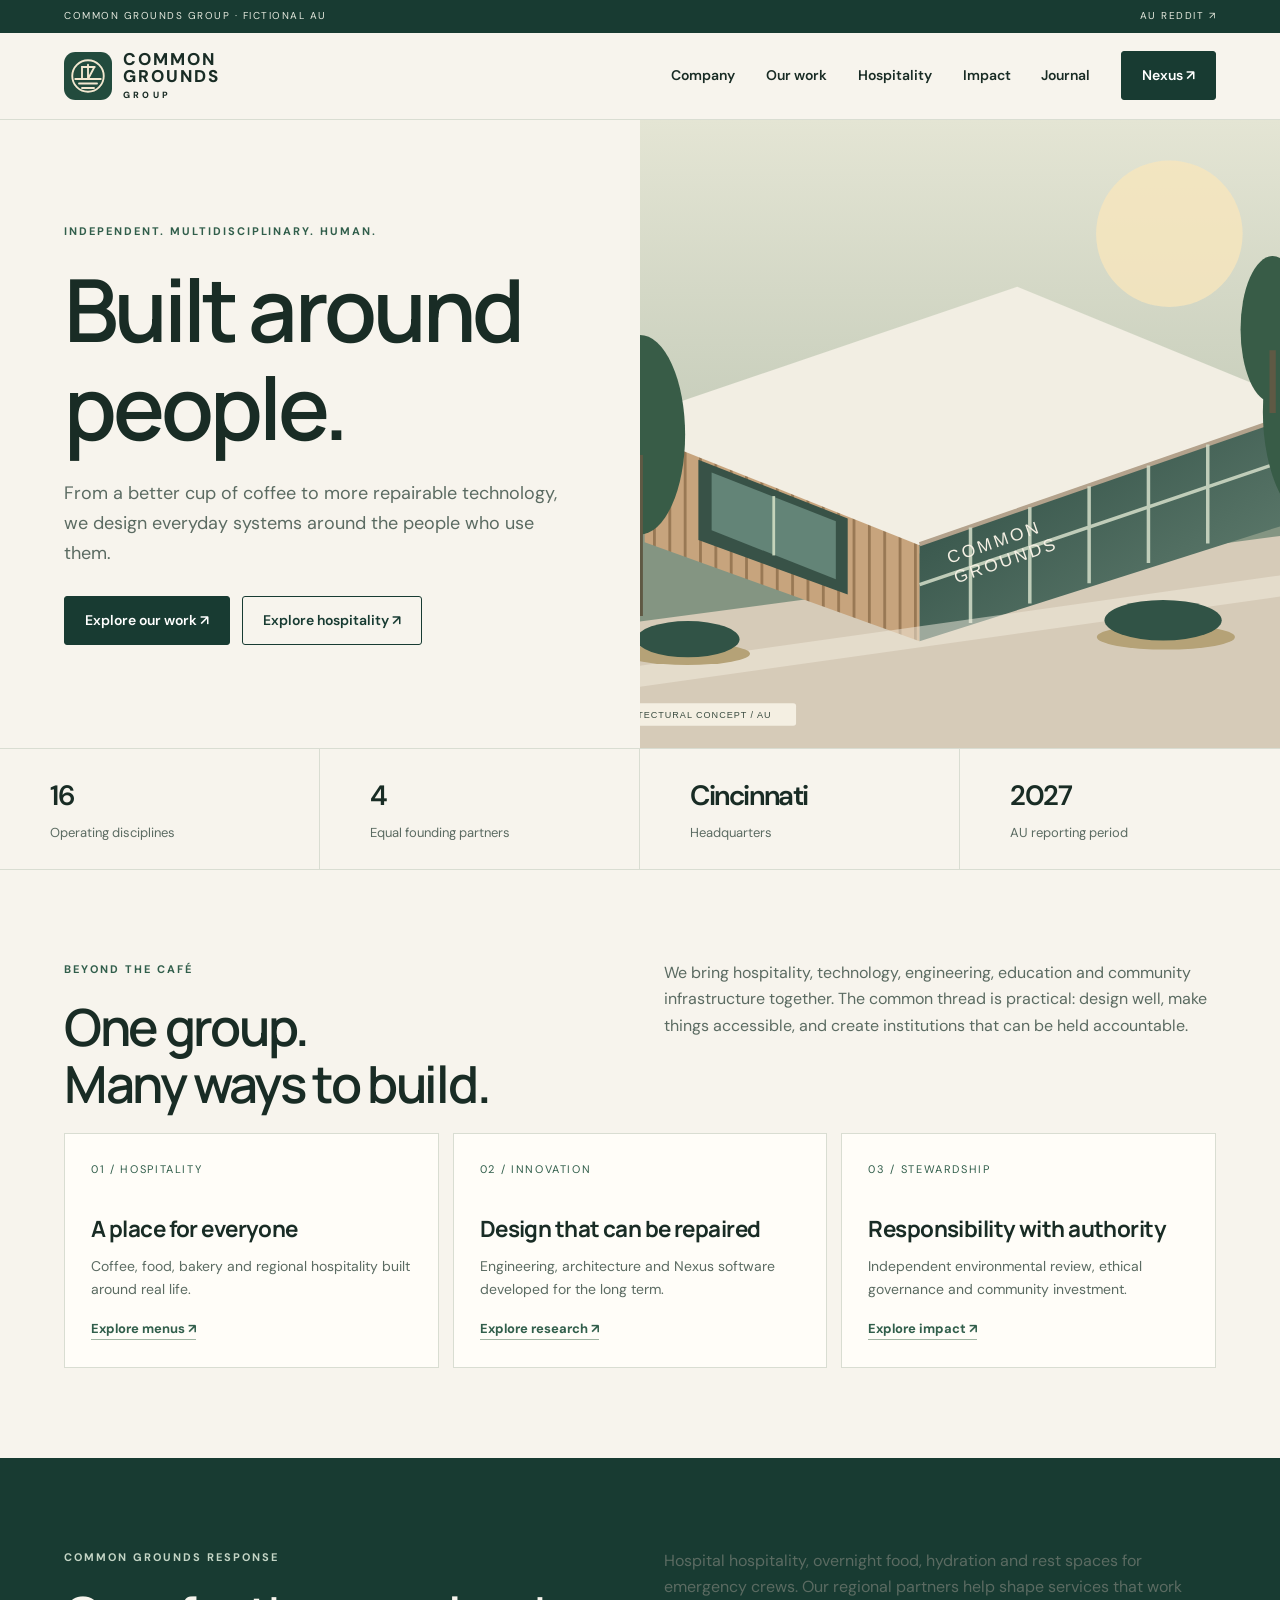
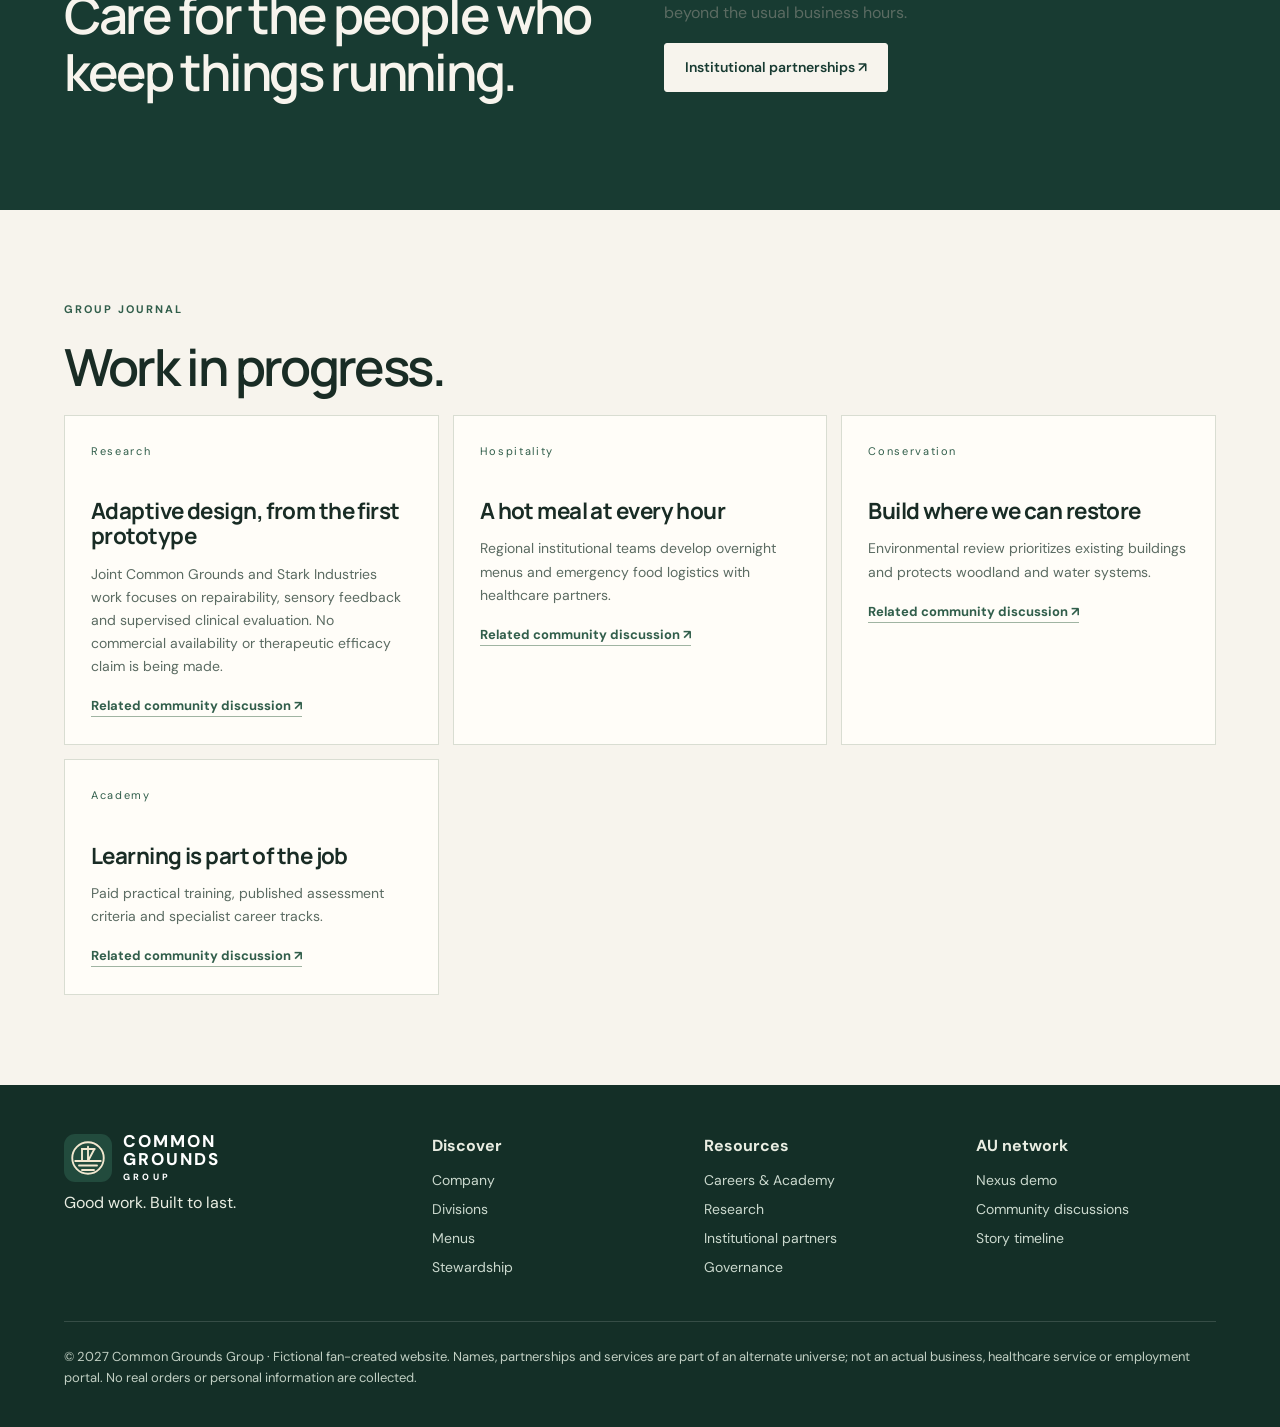
==== common-grounds/index.html @ c4c56578 "Build Common Grounds corporate website and refine Reddit interface" ====
<!doctype html><html lang="en"><head><meta charset="utf-8"><meta name="viewport" content="width=device-width,initial-scale=1"><meta name="robots" content="noindex"><meta name="theme-color" content="#183b32"><title>Common Grounds | Built around people</title><link rel="stylesheet" href="site.css"><link rel="icon" href="mark.svg" type="image/svg+xml"></head><body><a class="skip" href="#main">Skip to content</a><div class="utility"><span>COMMON GROUNDS GROUP · FICTIONAL AU</span><a href="../#home">AU Reddit ↗</a></div><header><a class="wordmark" href="#home"><img src="mark.svg" alt=""><span>COMMON<br>GROUNDS<small>GROUP</small></span></a><button id="navToggle" aria-expanded="false" aria-controls="nav">Menu <span>☰</span></button><nav id="nav"><a href="#about">Company</a><a href="#divisions">Our work</a><a href="#hospitality">Hospitality</a><a href="#impact">Impact</a><a href="#news">Journal</a><a class="navcta" href="#nexus">Nexus ↗</a></nav></header><main id="main" tabindex="-1"></main><footer><div class="footer-grid"><div><a class="wordmark" href="#home"><img src="mark.svg" alt=""><span>COMMON<br>GROUNDS<small>GROUP</small></span></a><p>Good work. Built to last.</p></div><div><b>Discover</b><a href="#about">Company</a><a href="#divisions">Divisions</a><a href="#hospitality">Menus</a><a href="#impact">Stewardship</a></div><div><b>Resources</b><a href="#careers">Careers & Academy</a><a href="#research">Research</a><a href="#partners">Institutional partners</a><a href="#governance">Governance</a></div><div><b>AU network</b><a href="#nexus">Nexus demo</a><a href="../#r/CommonGrounds">Community discussions</a><a href="../#timeline">Story timeline</a></div></div><p class="fine">© 2027 Common Grounds Group · Fictional fan-created website. Names, partnerships and services are part of an alternate universe; not an actual business, healthcare service or employment portal. No real orders or personal information are collected.</p></footer><script src="data.js"></script><script src="site.js"></script></body></html>
---- common-grounds/site.css ----
@import url('https://fonts.googleapis.com/css2?family=DM+Sans:wght@400;500;600;700&family=Manrope:wght@400;500;600;700;800&display=swap');
:root{--forest:#183b32;--leaf:#315e4b;--ivory:#f7f4ed;--paper:#fffdf8;--ink:#192c25;--muted:#5b6b62;--line:#d9ddd2;--gold:#c8a77a;--radius:4px}*{box-sizing:border-box}html{scroll-behavior:smooth}body{margin:0;background:var(--ivory);color:var(--ink);font:16px/1.65 'DM Sans',Arial,sans-serif}a{color:inherit;text-decoration:none}button,input,select{font:inherit;color:inherit}button,a{touch-action:manipulation}button{cursor:pointer}a:focus-visible,button:focus-visible,input:focus-visible{outline:3px solid #b48a4d;outline-offset:4px}h1,h2,h3,p{margin-top:0}h1,h2,h3{font-family:Manrope,'DM Sans',Arial,sans-serif;line-height:1.12;letter-spacing:-.045em}h1{font-size:clamp(2.8rem,6.8vw,6.4rem);font-weight:600;margin-bottom:24px}h2{font-size:clamp(2rem,4vw,3.4rem);font-weight:600;margin-bottom:20px}h3{font-size:1.4rem;letter-spacing:-.025em}p{max-width:70ch}.skip{position:absolute;left:-9999px}.skip:focus{left:10px;top:5px;z-index:99;background:white;padding:12px}.utility{padding:8px clamp(18px,5vw,76px);background:var(--forest);color:#e5e9de;font-size:10px;letter-spacing:1.5px;display:flex;justify-content:space-between;gap:16px}.utility a{text-transform:uppercase}header{position:sticky;top:0;z-index:8;background:rgba(247,244,237,.97);border-bottom:1px solid var(--line);display:flex;align-items:center;justify-content:space-between;gap:24px;padding:18px clamp(18px,5vw,76px);backdrop-filter:blur(12px)}.wordmark{display:inline-flex;align-items:center;gap:11px;font-size:17px;line-height:1.05;letter-spacing:.12em;font-weight:800}.wordmark img{width:48px;height:48px}.wordmark small{display:block;font-size:9px;letter-spacing:.36em;margin-top:5px}nav{display:flex;align-items:center;gap:clamp(15px,2.4vw,34px);font-size:14px;font-weight:600}nav a{padding:7px 0;transition:color .2s}nav a:hover,nav a[aria-current]{color:#50765e}nav .navcta,.btn{display:inline-flex;align-items:center;justify-content:center;gap:12px;background:var(--forest);color:#fff;padding:12px 20px;border:1px solid var(--forest);border-radius:3px;font-size:14px;font-weight:600;transition:background .2s,transform .2s}nav .navcta:hover,.btn:hover{background:#365f4b;color:#fff;transform:translateY(-1px)}.btn.outline{background:transparent;color:var(--forest)}.btn.outline:hover{background:#e2e7d9}.btn.light{background:var(--ivory);color:var(--forest);border-color:var(--ivory)}#navToggle{display:none;border:1px solid var(--line);background:transparent;padding:9px 12px;border-radius:3px}.wrap{max-width:1440px;margin:auto;padding:clamp(40px,7vw,100px) clamp(20px,5vw,76px)}.hero{display:grid;grid-template-columns:1fr 1fr;min-height:620px;max-width:1600px;margin:auto}.hero-copy{padding:clamp(40px,8vw,110px) clamp(24px,5vw,76px);align-self:center}.hero-copy p{color:var(--muted);font-size:18px;max-width:520px}.hero-art{min-height:420px;background:#aebcaa url('campus.svg') center/cover no-repeat;position:relative}.eyebrow{text-transform:uppercase;font-size:11px;letter-spacing:.18em;font-weight:700;color:var(--leaf);margin-bottom:20px}.dark{background:var(--forest);color:var(--ivory)}.dark .eyebrow,.dark .muted{color:#c4d5c6}.dark p{color:#e1e7dc}.buttons{display:flex;flex-wrap:wrap;gap:12px;margin-top:28px}.band{border-top:1px solid var(--line);border-bottom:1px solid var(--line);display:grid;grid-template-columns:repeat(4,1fr);max-width:1600px;margin:auto}.band div{padding:24px clamp(18px,4vw,50px);border-right:1px solid var(--line)}.band div:last-child{border:0}.band strong{display:block;font-size:28px;letter-spacing:-.05em;font-weight:600}.band span{font-size:13px;color:var(--muted)}.intro{display:grid;grid-template-columns:1fr 1fr;gap:48px;align-items:start}.intro p{color:var(--muted)}.grid{display:grid;grid-template-columns:repeat(3,minmax(0,1fr));gap:14px}.tile{background:var(--paper);border:1px solid var(--line);padding:26px;min-width:0;position:relative;transition:transform .22s,border-color .22s,box-shadow .22s}.tile:hover{transform:translateY(-3px);border-color:#8fa496;box-shadow:0 7px 24px #183b320a}.tile p{color:var(--muted);font-size:14px;margin-bottom:14px}.tile .num{font-size:11px;letter-spacing:.15em;color:var(--leaf);margin-bottom:38px;display:block}.tile a,.textlink{font-size:13px;font-weight:700;color:var(--leaf);border-bottom:1px solid #a0b4a2;padding-bottom:2px}.tile h3{margin-bottom:14px}.pagehead{background:#e8ebe0;border-bottom:1px solid var(--line)}.pagehead .wrap{padding-top:65px;padding-bottom:55px}.pagehead h1{font-size:clamp(2.5rem,6vw,5rem);margin-bottom:15px}.pagehead p{color:var(--muted);margin-bottom:0;font-size:18px}.filter{display:flex;gap:8px;flex-wrap:wrap;margin-bottom:24px}.filter button{border:1px solid var(--line);border-radius:2px;padding:9px 14px;background:transparent;font-size:14px}.filter button[aria-pressed=true]{background:var(--forest);color:white;border-color:var(--forest)}.section-label{border-top:1px solid var(--line);padding-top:25px;margin-top:50px}.leader{display:flex;flex-direction:column}.initial{width:74px;height:74px;border-radius:50%;display:grid;place-items:center;background:#dce6d8;color:var(--forest);font-size:30px;font-family:Manrope,Arial,sans-serif;margin-bottom:24px}.listrow{display:grid;grid-template-columns:1fr 2fr;gap:20px;padding:20px 0;border-bottom:1px solid var(--line)}.listrow h3{margin:0}.listrow p{margin:0;color:var(--muted)}.note{padding:18px 20px;background:#e7ebdf;border-left:3px solid var(--leaf);font-size:14px;margin:24px 0}.muted,.fine{color:var(--muted);font-size:13px}.nexus{display:grid;grid-template-columns:235px 1fr;border:1px solid var(--line);background:var(--paper);min-height:460px}.nexus aside{background:var(--forest);color:white;padding:22px}.nexus aside button{display:block;text-align:left;border:0;background:transparent;color:#e5eee2;width:100%;padding:12px 9px;margin:4px 0;border-radius:3px}.nexus aside button[aria-pressed=true]{background:#47715c}.nexus-content{padding:clamp(16px,4vw,35px);min-width:0}.nexus-content input{width:100%;max-width:380px;border:1px solid var(--line);padding:10px;background:var(--ivory)}.nexus-content label{display:block;margin:10px 0}.nexus .tile{padding:16px}.scrolltable{overflow:auto}table{width:100%;border-collapse:collapse;text-align:left;font-size:14px}td,th{padding:12px 10px;border-bottom:1px solid var(--line)}th{color:var(--muted);font-size:12px}.report{padding:24px;background:#e7ebdf;margin-top:20px}.report strong{display:block;font-size:36px}.status{color:var(--leaf);font-size:13px}footer{background:#142f27;color:#e9ede2;padding:48px clamp(20px,5vw,76px) 26px}footer .wordmark{color:white}.footer-grid{display:grid;grid-template-columns:1.4fr 1fr 1fr 1fr;gap:32px}footer b{display:block;margin-bottom:10px}footer a:not(.wordmark){display:block;font-size:14px;margin:6px 0;color:#cbd9ce}footer .fine{color:#c1cfc3;border-top:1px solid #ffffff25;padding-top:24px;margin-top:35px;max-width:none}.route-in{animation:appear .35s ease-out both}@keyframes appear{from{opacity:0;transform:translateY(6px)}to{opacity:1;transform:translateY(0)}}@media(max-width:950px){#navToggle{display:block}nav{display:none;position:absolute;top:100%;left:0;right:0;padding:16px 22px 24px;background:var(--ivory);border-bottom:1px solid var(--line);flex-direction:column;align-items:stretch;gap:6px}nav.open{display:flex}.hero{min-height:auto}.grid{grid-template-columns:repeat(2,minmax(0,1fr))}}@media(max-width:640px){.utility{font-size:9px;letter-spacing:.7px}.hero,.intro{grid-template-columns:1fr;gap:0}.hero-art{min-height:300px}.hero-copy{padding:48px 24px}.band{grid-template-columns:1fr 1fr}.band div{padding:18px;border-bottom:1px solid var(--line)}.grid,.footer-grid{grid-template-columns:1fr}.tile{padding:22px}.tile .num{margin-bottom:20px}.listrow{grid-template-columns:1fr;gap:6px}.nexus{grid-template-columns:1fr}.nexus aside{display:flex;overflow-x:auto;gap:4px;padding:9px}.nexus aside button{white-space:nowrap;width:auto}.nexus .grid{grid-template-columns:1fr}.wordmark{font-size:15px}.wordmark img{width:42px;height:42px}}@media(prefers-reduced-motion:reduce){*,*::before,*::after{animation:none!important;transition:none!important;scroll-behavior:auto!important}}
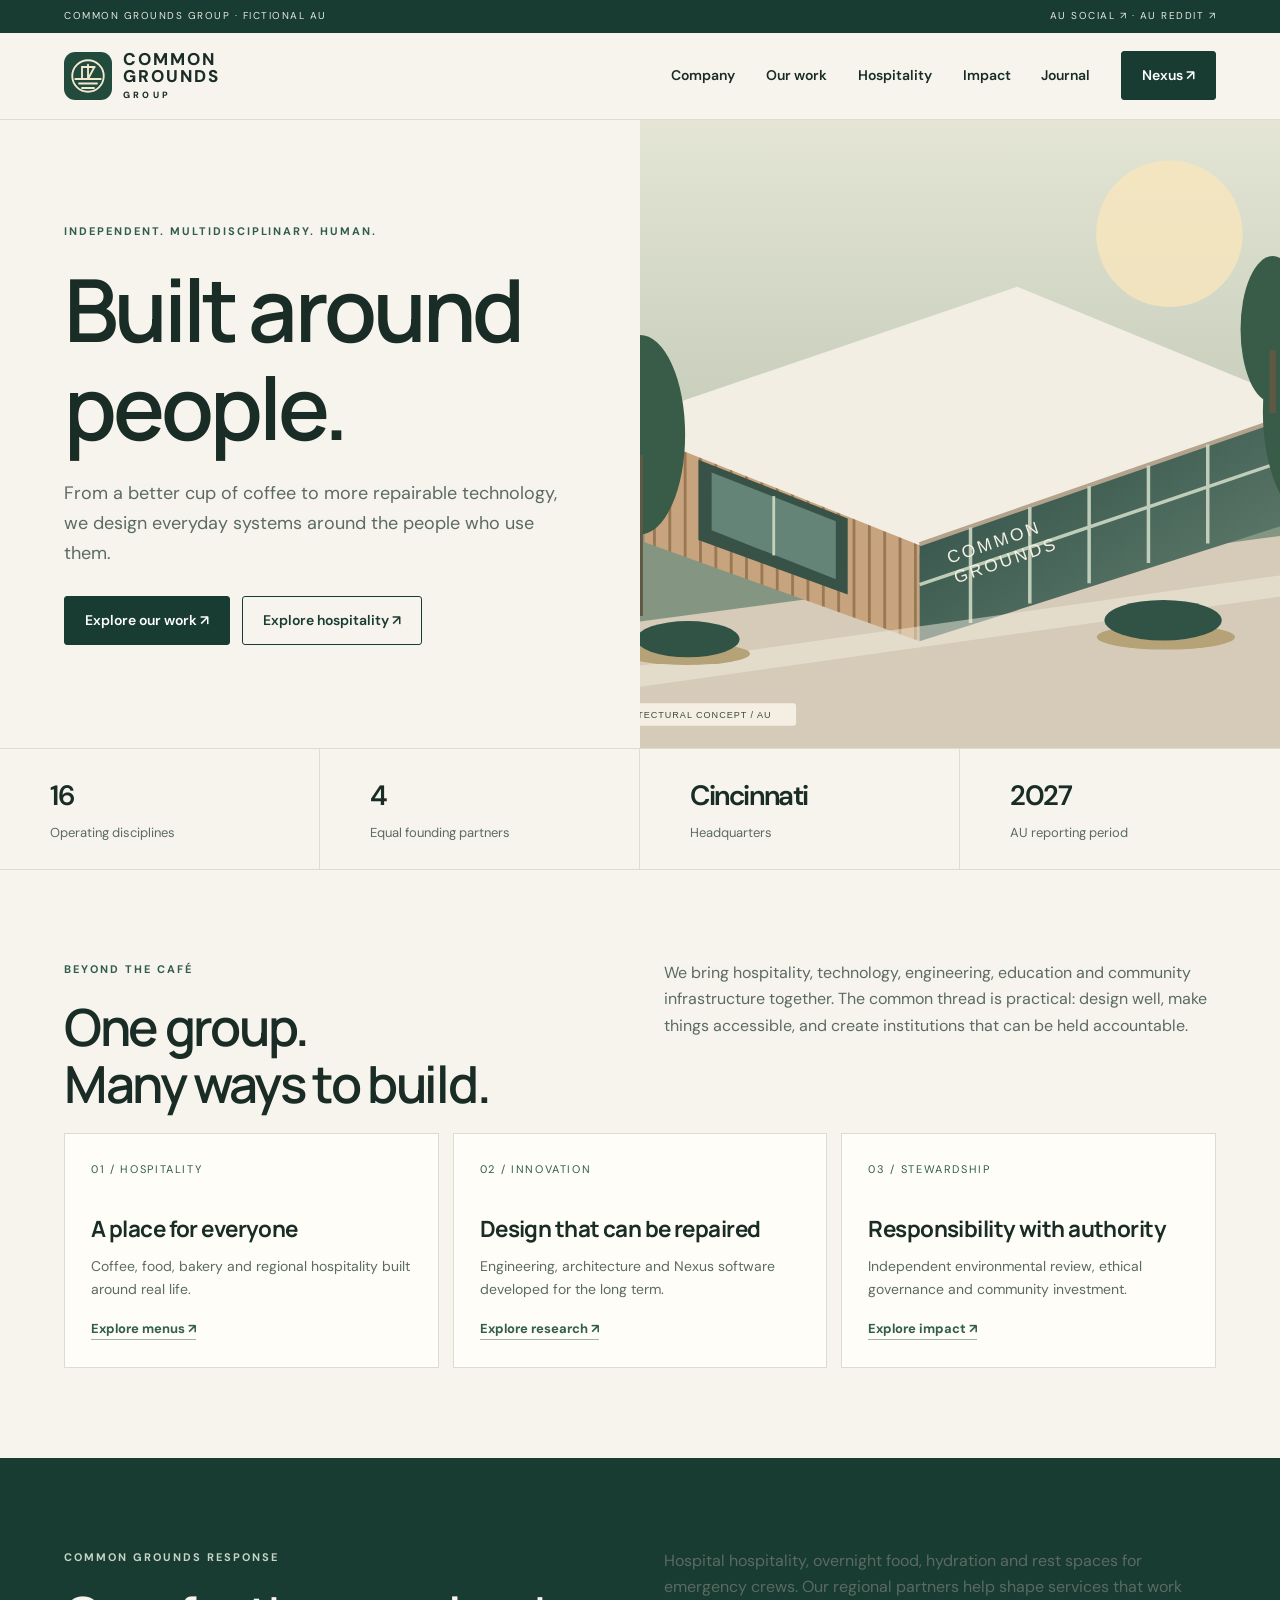
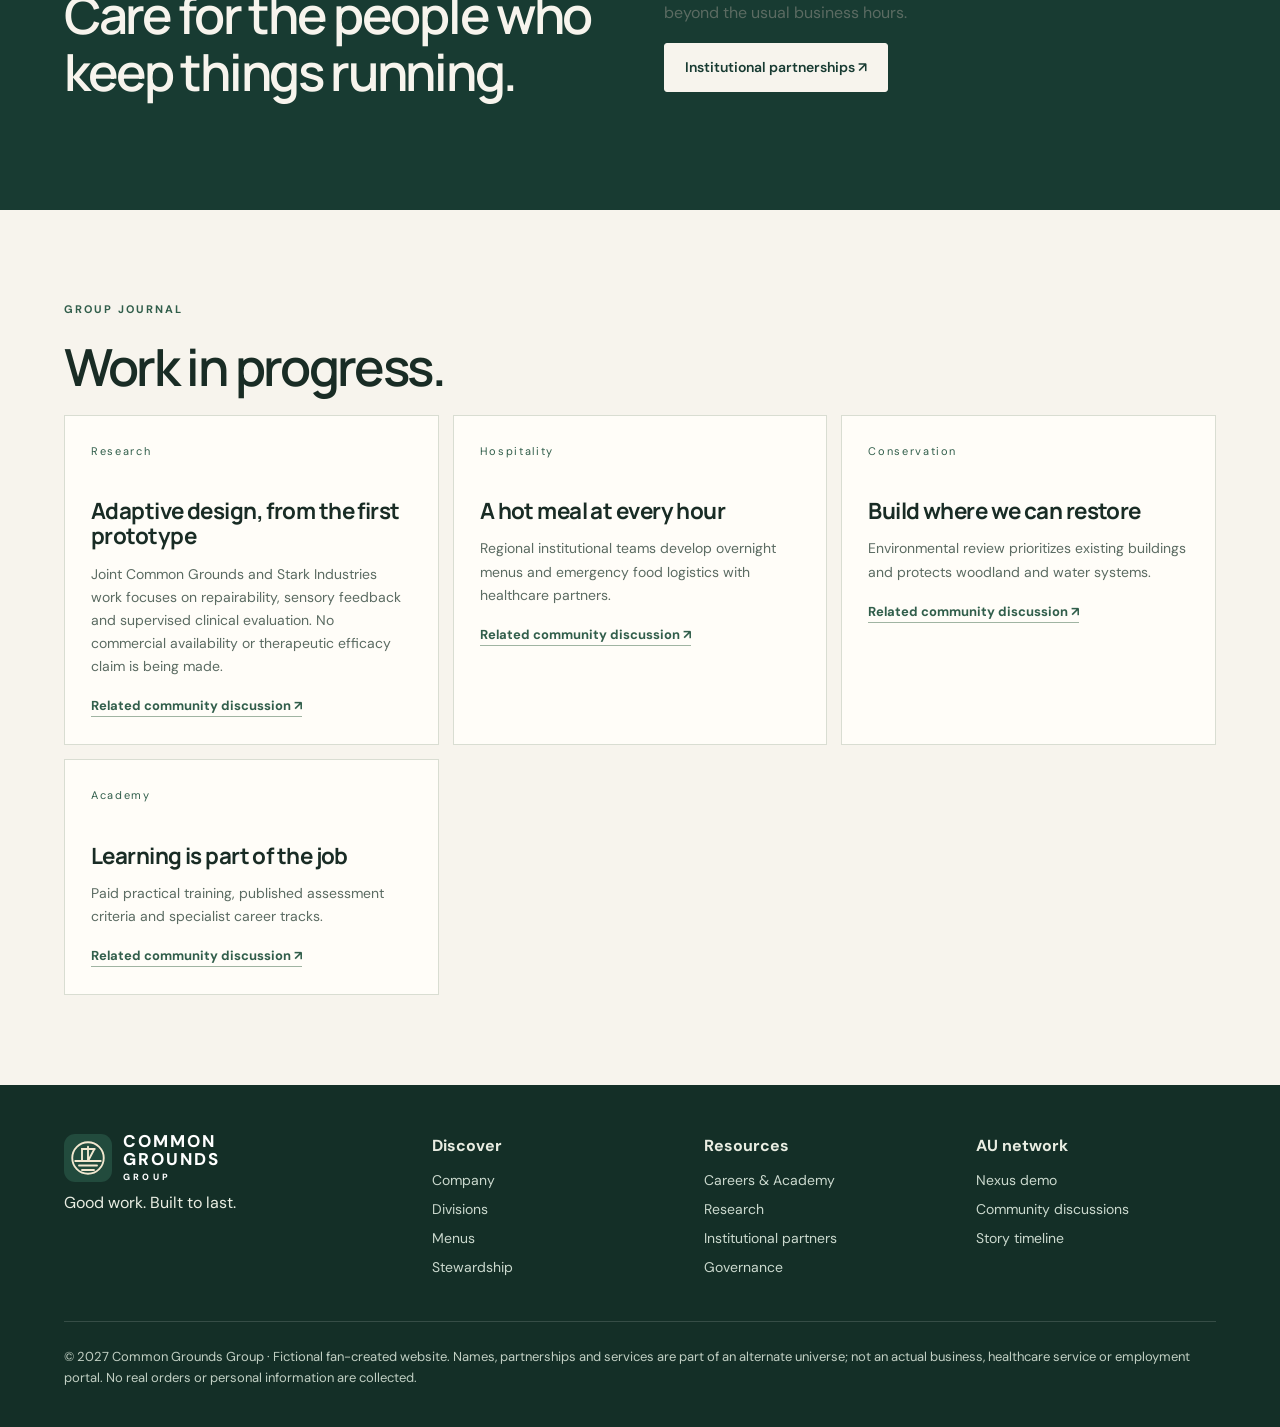
==== commit 6dd75517: "Launch interconnected AU social hub with short-form, microblog and visual feeds" ====
--- a/common-grounds/index.html
+++ b/common-grounds/index.html
@@ -1 +1 @@
-<!doctype html><html lang="en"><head><meta charset="utf-8"><meta name="viewport" content="width=device-width,initial-scale=1"><meta name="robots" content="noindex"><meta name="theme-color" content="#183b32"><title>Common Grounds | Built around people</title><link rel="stylesheet" href="site.css"><link rel="icon" href="mark.svg" type="image/svg+xml"></head><body><a class="skip" href="#main">Skip to content</a><div class="utility"><span>COMMON GROUNDS GROUP · FICTIONAL AU</span><a href="../#home">AU Reddit ↗</a></div><header><a class="wordmark" href="#home"><img src="mark.svg" alt=""><span>COMMON<br>GROUNDS<small>GROUP</small></span></a><button id="navToggle" aria-expanded="false" aria-controls="nav">Menu <span>☰</span></button><nav id="nav"><a href="#about">Company</a><a href="#divisions">Our work</a><a href="#hospitality">Hospitality</a><a href="#impact">Impact</a><a href="#news">Journal</a><a class="navcta" href="#nexus">Nexus ↗</a></nav></header><main id="main" tabindex="-1"></main><footer><div class="footer-grid"><div><a class="wordmark" href="#home"><img src="mark.svg" alt=""><span>COMMON<br>GROUNDS<small>GROUP</small></span></a><p>Good work. Built to last.</p></div><div><b>Discover</b><a href="#about">Company</a><a href="#divisions">Divisions</a><a href="#hospitality">Menus</a><a href="#impact">Stewardship</a></div><div><b>Resources</b><a href="#careers">Careers & Academy</a><a href="#research">Research</a><a href="#partners">Institutional partners</a><a href="#governance">Governance</a></div><div><b>AU network</b><a href="#nexus">Nexus demo</a><a href="../#r/CommonGrounds">Community discussions</a><a href="../#timeline">Story timeline</a></div></div><p class="fine">© 2027 Common Grounds Group · Fictional fan-created website. Names, partnerships and services are part of an alternate universe; not an actual business, healthcare service or employment portal. No real orders or personal information are collected.</p></footer><script src="data.js"></script><script src="site.js"></script></body></html>+<!doctype html><html lang="en"><head><meta charset="utf-8"><meta name="viewport" content="width=device-width,initial-scale=1"><meta name="robots" content="noindex"><meta name="theme-color" content="#183b32"><title>Common Grounds | Built around people</title><link rel="stylesheet" href="site.css"><link rel="icon" href="mark.svg" type="image/svg+xml"></head><body><a class="skip" href="#main">Skip to content</a><div class="utility"><span>COMMON GROUNDS GROUP · FICTIONAL AU</span><span><a href="../social/">AU Social ↗</a> · <a href="../#home">AU Reddit ↗</a></span></div><header><a class="wordmark" href="#home"><img src="mark.svg" alt=""><span>COMMON<br>GROUNDS<small>GROUP</small></span></a><button id="navToggle" aria-expanded="false" aria-controls="nav">Menu <span>☰</span></button><nav id="nav"><a href="#about">Company</a><a href="#divisions">Our work</a><a href="#hospitality">Hospitality</a><a href="#impact">Impact</a><a href="#news">Journal</a><a class="navcta" href="#nexus">Nexus ↗</a></nav></header><main id="main" tabindex="-1"></main><footer><div class="footer-grid"><div><a class="wordmark" href="#home"><img src="mark.svg" alt=""><span>COMMON<br>GROUNDS<small>GROUP</small></span></a><p>Good work. Built to last.</p></div><div><b>Discover</b><a href="#about">Company</a><a href="#divisions">Divisions</a><a href="#hospitality">Menus</a><a href="#impact">Stewardship</a></div><div><b>Resources</b><a href="#careers">Careers & Academy</a><a href="#research">Research</a><a href="#partners">Institutional partners</a><a href="#governance">Governance</a></div><div><b>AU network</b><a href="#nexus">Nexus demo</a><a href="../#r/CommonGrounds">Community discussions</a><a href="../#timeline">Story timeline</a></div></div><p class="fine">© 2027 Common Grounds Group · Fictional fan-created website. Names, partnerships and services are part of an alternate universe; not an actual business, healthcare service or employment portal. No real orders or personal information are collected.</p></footer><script src="data.js"></script><script src="site.js"></script></body></html>
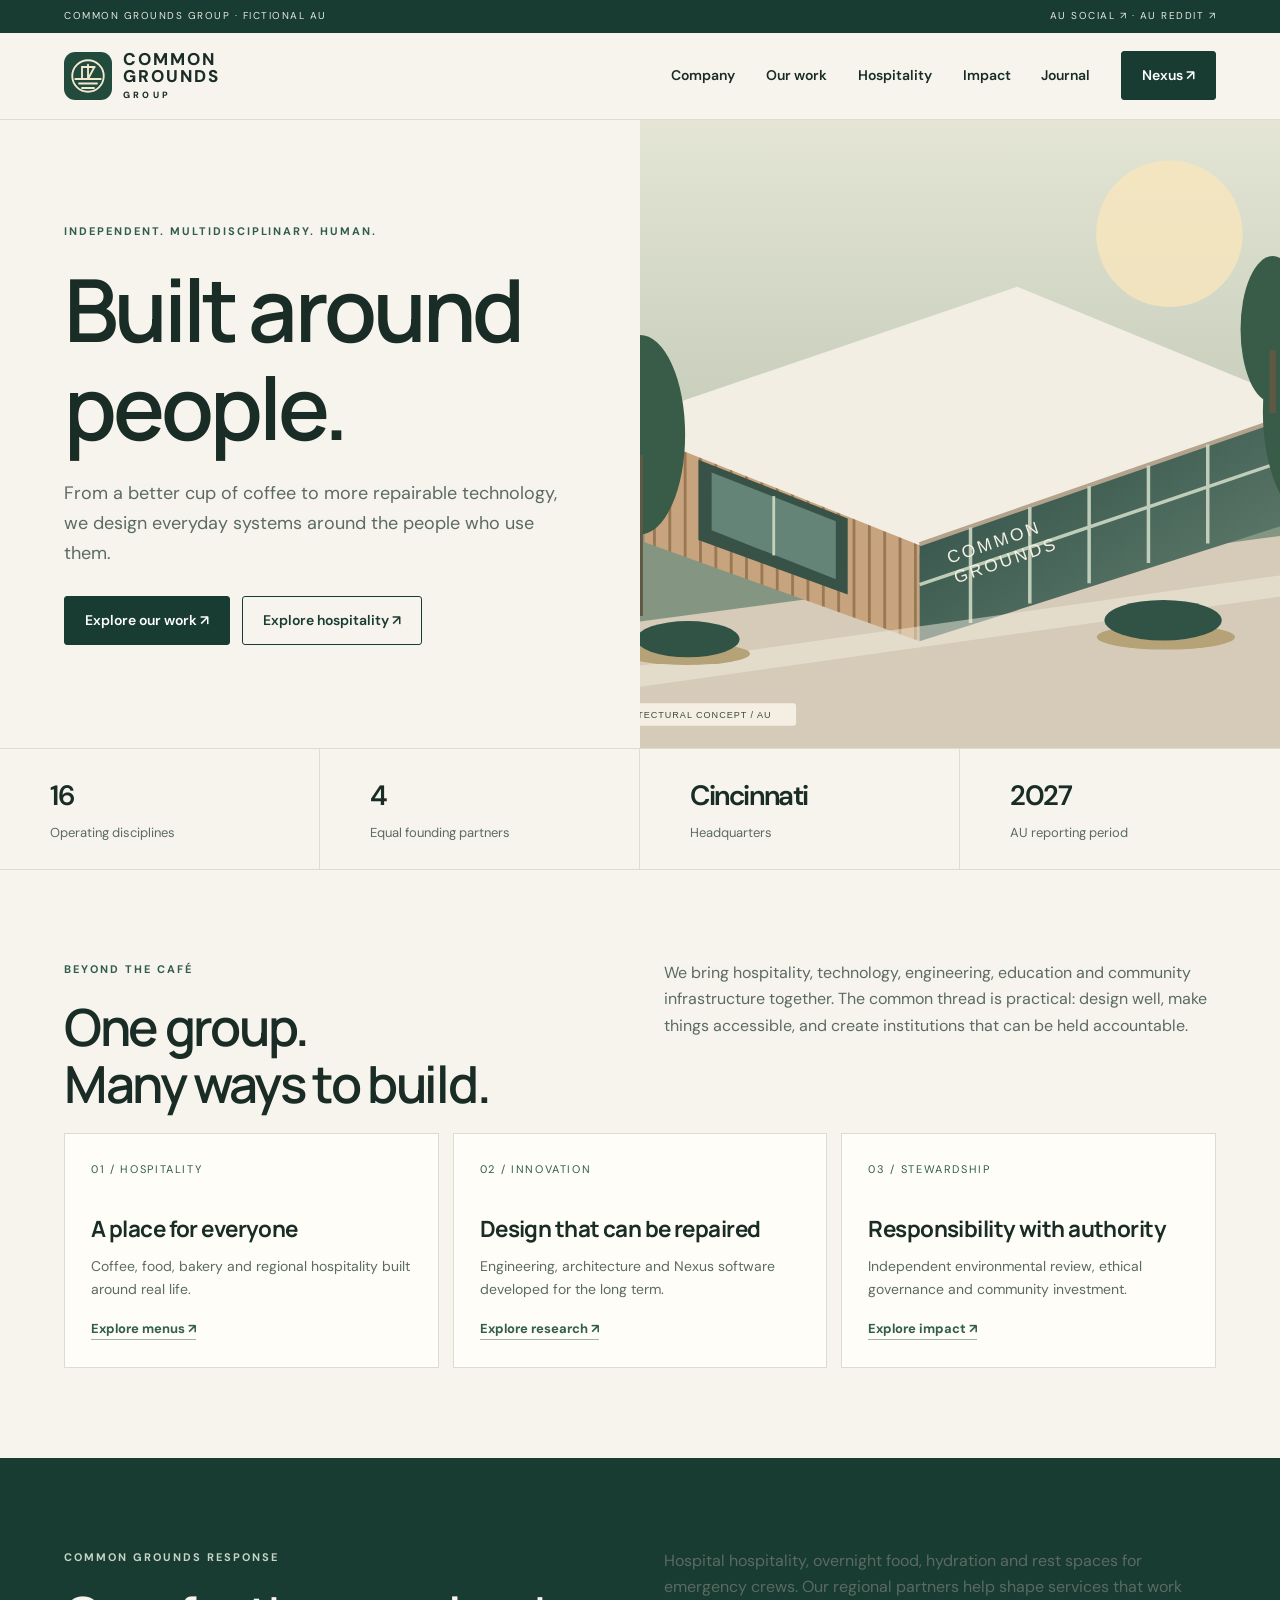
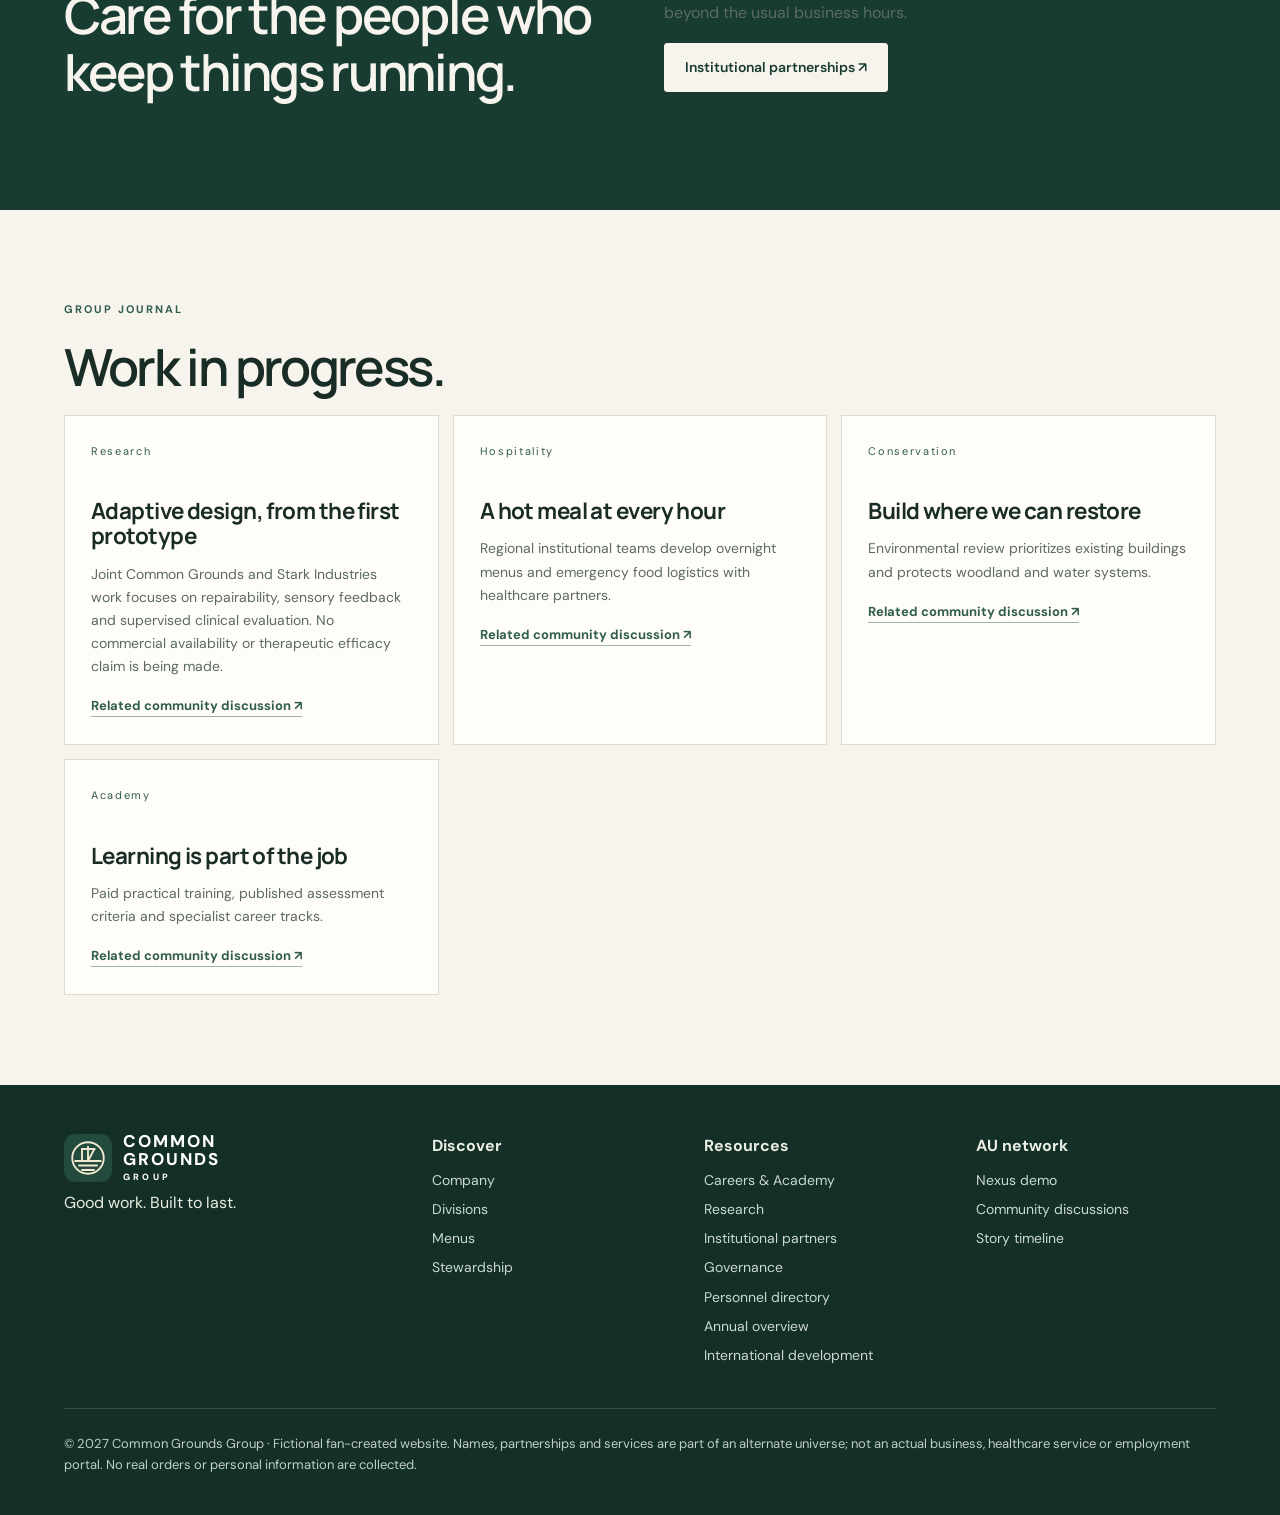
==== commit 7a98da07: "Add corporate directory, annual overview, international development and interactive Nexus modules" ====
--- a/common-grounds/index.html
+++ b/common-grounds/index.html
@@ -1 +1 @@
-<!doctype html><html lang="en"><head><meta charset="utf-8"><meta name="viewport" content="width=device-width,initial-scale=1"><meta name="robots" content="noindex"><meta name="theme-color" content="#183b32"><title>Common Grounds | Built around people</title><link rel="stylesheet" href="site.css"><link rel="icon" href="mark.svg" type="image/svg+xml"></head><body><a class="skip" href="#main">Skip to content</a><div class="utility"><span>COMMON GROUNDS GROUP · FICTIONAL AU</span><span><a href="../social/">AU Social ↗</a> · <a href="../#home">AU Reddit ↗</a></span></div><header><a class="wordmark" href="#home"><img src="mark.svg" alt=""><span>COMMON<br>GROUNDS<small>GROUP</small></span></a><button id="navToggle" aria-expanded="false" aria-controls="nav">Menu <span>☰</span></button><nav id="nav"><a href="#about">Company</a><a href="#divisions">Our work</a><a href="#hospitality">Hospitality</a><a href="#impact">Impact</a><a href="#news">Journal</a><a class="navcta" href="#nexus">Nexus ↗</a></nav></header><main id="main" tabindex="-1"></main><footer><div class="footer-grid"><div><a class="wordmark" href="#home"><img src="mark.svg" alt=""><span>COMMON<br>GROUNDS<small>GROUP</small></span></a><p>Good work. Built to last.</p></div><div><b>Discover</b><a href="#about">Company</a><a href="#divisions">Divisions</a><a href="#hospitality">Menus</a><a href="#impact">Stewardship</a></div><div><b>Resources</b><a href="#careers">Careers & Academy</a><a href="#research">Research</a><a href="#partners">Institutional partners</a><a href="#governance">Governance</a></div><div><b>AU network</b><a href="#nexus">Nexus demo</a><a href="../#r/CommonGrounds">Community discussions</a><a href="../#timeline">Story timeline</a></div></div><p class="fine">© 2027 Common Grounds Group · Fictional fan-created website. Names, partnerships and services are part of an alternate universe; not an actual business, healthcare service or employment portal. No real orders or personal information are collected.</p></footer><script src="data.js"></script><script src="site.js"></script></body></html>+<!doctype html><html lang="en"><head><meta charset="utf-8"><meta name="viewport" content="width=device-width,initial-scale=1"><meta name="robots" content="noindex"><meta name="theme-color" content="#183b32"><title>Common Grounds | Built around people</title><link rel="stylesheet" href="site.css"><link rel="icon" href="mark.svg" type="image/svg+xml"></head><body><a class="skip" href="#main">Skip to content</a><div class="utility"><span>COMMON GROUNDS GROUP · FICTIONAL AU</span><span><a href="../social/">AU Social ↗</a> · <a href="../#home">AU Reddit ↗</a></span></div><header><a class="wordmark" href="#home"><img src="mark.svg" alt=""><span>COMMON<br>GROUNDS<small>GROUP</small></span></a><button id="navToggle" aria-expanded="false" aria-controls="nav">Menu <span>☰</span></button><nav id="nav"><a href="#about">Company</a><a href="#divisions">Our work</a><a href="#hospitality">Hospitality</a><a href="#impact">Impact</a><a href="#news">Journal</a><a class="navcta" href="#nexus">Nexus ↗</a></nav></header><main id="main" tabindex="-1"></main><footer><div class="footer-grid"><div><a class="wordmark" href="#home"><img src="mark.svg" alt=""><span>COMMON<br>GROUNDS<small>GROUP</small></span></a><p>Good work. Built to last.</p></div><div><b>Discover</b><a href="#about">Company</a><a href="#divisions">Divisions</a><a href="#hospitality">Menus</a><a href="#impact">Stewardship</a></div><div><b>Resources</b><a href="#careers">Careers & Academy</a><a href="#research">Research</a><a href="#partners">Institutional partners</a><a href="#governance">Governance</a><a href="#directory">Personnel directory</a><a href="#annual">Annual overview</a><a href="#international">International development</a></div><div><b>AU network</b><a href="#nexus">Nexus demo</a><a href="../#r/CommonGrounds">Community discussions</a><a href="../#timeline">Story timeline</a></div></div><p class="fine">© 2027 Common Grounds Group · Fictional fan-created website. Names, partnerships and services are part of an alternate universe; not an actual business, healthcare service or employment portal. No real orders or personal information are collected.</p></footer><script src="data.js"></script><script src="site.js"></script></body></html>
--- a/common-grounds/site.css
+++ b/common-grounds/site.css
@@ -1,2 +1,3 @@
 @import url('https://fonts.googleapis.com/css2?family=DM+Sans:wght@400;500;600;700&family=Manrope:wght@400;500;600;700;800&display=swap');
-:root{--forest:#183b32;--leaf:#315e4b;--ivory:#f7f4ed;--paper:#fffdf8;--ink:#192c25;--muted:#5b6b62;--line:#d9ddd2;--gold:#c8a77a;--radius:4px}*{box-sizing:border-box}html{scroll-behavior:smooth}body{margin:0;background:var(--ivory);color:var(--ink);font:16px/1.65 'DM Sans',Arial,sans-serif}a{color:inherit;text-decoration:none}button,input,select{font:inherit;color:inherit}button,a{touch-action:manipulation}button{cursor:pointer}a:focus-visible,button:focus-visible,input:focus-visible{outline:3px solid #b48a4d;outline-offset:4px}h1,h2,h3,p{margin-top:0}h1,h2,h3{font-family:Manrope,'DM Sans',Arial,sans-serif;line-height:1.12;letter-spacing:-.045em}h1{font-size:clamp(2.8rem,6.8vw,6.4rem);font-weight:600;margin-bottom:24px}h2{font-size:clamp(2rem,4vw,3.4rem);font-weight:600;margin-bottom:20px}h3{font-size:1.4rem;letter-spacing:-.025em}p{max-width:70ch}.skip{position:absolute;left:-9999px}.skip:focus{left:10px;top:5px;z-index:99;background:white;padding:12px}.utility{padding:8px clamp(18px,5vw,76px);background:var(--forest);color:#e5e9de;font-size:10px;letter-spacing:1.5px;display:flex;justify-content:space-between;gap:16px}.utility a{text-transform:uppercase}header{position:sticky;top:0;z-index:8;background:rgba(247,244,237,.97);border-bottom:1px solid var(--line);display:flex;align-items:center;justify-content:space-between;gap:24px;padding:18px clamp(18px,5vw,76px);backdrop-filter:blur(12px)}.wordmark{display:inline-flex;align-items:center;gap:11px;font-size:17px;line-height:1.05;letter-spacing:.12em;font-weight:800}.wordmark img{width:48px;height:48px}.wordmark small{display:block;font-size:9px;letter-spacing:.36em;margin-top:5px}nav{display:flex;align-items:center;gap:clamp(15px,2.4vw,34px);font-size:14px;font-weight:600}nav a{padding:7px 0;transition:color .2s}nav a:hover,nav a[aria-current]{color:#50765e}nav .navcta,.btn{display:inline-flex;align-items:center;justify-content:center;gap:12px;background:var(--forest);color:#fff;padding:12px 20px;border:1px solid var(--forest);border-radius:3px;font-size:14px;font-weight:600;transition:background .2s,transform .2s}nav .navcta:hover,.btn:hover{background:#365f4b;color:#fff;transform:translateY(-1px)}.btn.outline{background:transparent;color:var(--forest)}.btn.outline:hover{background:#e2e7d9}.btn.light{background:var(--ivory);color:var(--forest);border-color:var(--ivory)}#navToggle{display:none;border:1px solid var(--line);background:transparent;padding:9px 12px;border-radius:3px}.wrap{max-width:1440px;margin:auto;padding:clamp(40px,7vw,100px) clamp(20px,5vw,76px)}.hero{display:grid;grid-template-columns:1fr 1fr;min-height:620px;max-width:1600px;margin:auto}.hero-copy{padding:clamp(40px,8vw,110px) clamp(24px,5vw,76px);align-self:center}.hero-copy p{color:var(--muted);font-size:18px;max-width:520px}.hero-art{min-height:420px;background:#aebcaa url('campus.svg') center/cover no-repeat;position:relative}.eyebrow{text-transform:uppercase;font-size:11px;letter-spacing:.18em;font-weight:700;color:var(--leaf);margin-bottom:20px}.dark{background:var(--forest);color:var(--ivory)}.dark .eyebrow,.dark .muted{color:#c4d5c6}.dark p{color:#e1e7dc}.buttons{display:flex;flex-wrap:wrap;gap:12px;margin-top:28px}.band{border-top:1px solid var(--line);border-bottom:1px solid var(--line);display:grid;grid-template-columns:repeat(4,1fr);max-width:1600px;margin:auto}.band div{padding:24px clamp(18px,4vw,50px);border-right:1px solid var(--line)}.band div:last-child{border:0}.band strong{display:block;font-size:28px;letter-spacing:-.05em;font-weight:600}.band span{font-size:13px;color:var(--muted)}.intro{display:grid;grid-template-columns:1fr 1fr;gap:48px;align-items:start}.intro p{color:var(--muted)}.grid{display:grid;grid-template-columns:repeat(3,minmax(0,1fr));gap:14px}.tile{background:var(--paper);border:1px solid var(--line);padding:26px;min-width:0;position:relative;transition:transform .22s,border-color .22s,box-shadow .22s}.tile:hover{transform:translateY(-3px);border-color:#8fa496;box-shadow:0 7px 24px #183b320a}.tile p{color:var(--muted);font-size:14px;margin-bottom:14px}.tile .num{font-size:11px;letter-spacing:.15em;color:var(--leaf);margin-bottom:38px;display:block}.tile a,.textlink{font-size:13px;font-weight:700;color:var(--leaf);border-bottom:1px solid #a0b4a2;padding-bottom:2px}.tile h3{margin-bottom:14px}.pagehead{background:#e8ebe0;border-bottom:1px solid var(--line)}.pagehead .wrap{padding-top:65px;padding-bottom:55px}.pagehead h1{font-size:clamp(2.5rem,6vw,5rem);margin-bottom:15px}.pagehead p{color:var(--muted);margin-bottom:0;font-size:18px}.filter{display:flex;gap:8px;flex-wrap:wrap;margin-bottom:24px}.filter button{border:1px solid var(--line);border-radius:2px;padding:9px 14px;background:transparent;font-size:14px}.filter button[aria-pressed=true]{background:var(--forest);color:white;border-color:var(--forest)}.section-label{border-top:1px solid var(--line);padding-top:25px;margin-top:50px}.leader{display:flex;flex-direction:column}.initial{width:74px;height:74px;border-radius:50%;display:grid;place-items:center;background:#dce6d8;color:var(--forest);font-size:30px;font-family:Manrope,Arial,sans-serif;margin-bottom:24px}.listrow{display:grid;grid-template-columns:1fr 2fr;gap:20px;padding:20px 0;border-bottom:1px solid var(--line)}.listrow h3{margin:0}.listrow p{margin:0;color:var(--muted)}.note{padding:18px 20px;background:#e7ebdf;border-left:3px solid var(--leaf);font-size:14px;margin:24px 0}.muted,.fine{color:var(--muted);font-size:13px}.nexus{display:grid;grid-template-columns:235px 1fr;border:1px solid var(--line);background:var(--paper);min-height:460px}.nexus aside{background:var(--forest);color:white;padding:22px}.nexus aside button{display:block;text-align:left;border:0;background:transparent;color:#e5eee2;width:100%;padding:12px 9px;margin:4px 0;border-radius:3px}.nexus aside button[aria-pressed=true]{background:#47715c}.nexus-content{padding:clamp(16px,4vw,35px);min-width:0}.nexus-content input{width:100%;max-width:380px;border:1px solid var(--line);padding:10px;background:var(--ivory)}.nexus-content label{display:block;margin:10px 0}.nexus .tile{padding:16px}.scrolltable{overflow:auto}table{width:100%;border-collapse:collapse;text-align:left;font-size:14px}td,th{padding:12px 10px;border-bottom:1px solid var(--line)}th{color:var(--muted);font-size:12px}.report{padding:24px;background:#e7ebdf;margin-top:20px}.report strong{display:block;font-size:36px}.status{color:var(--leaf);font-size:13px}footer{background:#142f27;color:#e9ede2;padding:48px clamp(20px,5vw,76px) 26px}footer .wordmark{color:white}.footer-grid{display:grid;grid-template-columns:1.4fr 1fr 1fr 1fr;gap:32px}footer b{display:block;margin-bottom:10px}footer a:not(.wordmark){display:block;font-size:14px;margin:6px 0;color:#cbd9ce}footer .fine{color:#c1cfc3;border-top:1px solid #ffffff25;padding-top:24px;margin-top:35px;max-width:none}.route-in{animation:appear .35s ease-out both}@keyframes appear{from{opacity:0;transform:translateY(6px)}to{opacity:1;transform:translateY(0)}}@media(max-width:950px){#navToggle{display:block}nav{display:none;position:absolute;top:100%;left:0;right:0;padding:16px 22px 24px;background:var(--ivory);border-bottom:1px solid var(--line);flex-direction:column;align-items:stretch;gap:6px}nav.open{display:flex}.hero{min-height:auto}.grid{grid-template-columns:repeat(2,minmax(0,1fr))}}@media(max-width:640px){.utility{font-size:9px;letter-spacing:.7px}.hero,.intro{grid-template-columns:1fr;gap:0}.hero-art{min-height:300px}.hero-copy{padding:48px 24px}.band{grid-template-columns:1fr 1fr}.band div{padding:18px;border-bottom:1px solid var(--line)}.grid,.footer-grid{grid-template-columns:1fr}.tile{padding:22px}.tile .num{margin-bottom:20px}.listrow{grid-template-columns:1fr;gap:6px}.nexus{grid-template-columns:1fr}.nexus aside{display:flex;overflow-x:auto;gap:4px;padding:9px}.nexus aside button{white-space:nowrap;width:auto}.nexus .grid{grid-template-columns:1fr}.wordmark{font-size:15px}.wordmark img{width:42px;height:42px}}@media(prefers-reduced-motion:reduce){*,*::before,*::after{animation:none!important;transition:none!important;scroll-behavior:auto!important}}+:root{--forest:#183b32;--leaf:#315e4b;--ivory:#f7f4ed;--paper:#fffdf8;--ink:#192c25;--muted:#5b6b62;--line:#d9ddd2;--gold:#c8a77a;--radius:4px}*{box-sizing:border-box}html{scroll-behavior:smooth}body{margin:0;background:var(--ivory);color:var(--ink);font:16px/1.65 'DM Sans',Arial,sans-serif}a{color:inherit;text-decoration:none}button,input,select{font:inherit;color:inherit}button,a{touch-action:manipulation}button{cursor:pointer}a:focus-visible,button:focus-visible,input:focus-visible{outline:3px solid #b48a4d;outline-offset:4px}h1,h2,h3,p{margin-top:0}h1,h2,h3{font-family:Manrope,'DM Sans',Arial,sans-serif;line-height:1.12;letter-spacing:-.045em}h1{font-size:clamp(2.8rem,6.8vw,6.4rem);font-weight:600;margin-bottom:24px}h2{font-size:clamp(2rem,4vw,3.4rem);font-weight:600;margin-bottom:20px}h3{font-size:1.4rem;letter-spacing:-.025em}p{max-width:70ch}.skip{position:absolute;left:-9999px}.skip:focus{left:10px;top:5px;z-index:99;background:white;padding:12px}.utility{padding:8px clamp(18px,5vw,76px);background:var(--forest);color:#e5e9de;font-size:10px;letter-spacing:1.5px;display:flex;justify-content:space-between;gap:16px}.utility a{text-transform:uppercase}header{position:sticky;top:0;z-index:8;background:rgba(247,244,237,.97);border-bottom:1px solid var(--line);display:flex;align-items:center;justify-content:space-between;gap:24px;padding:18px clamp(18px,5vw,76px);backdrop-filter:blur(12px)}.wordmark{display:inline-flex;align-items:center;gap:11px;font-size:17px;line-height:1.05;letter-spacing:.12em;font-weight:800}.wordmark img{width:48px;height:48px}.wordmark small{display:block;font-size:9px;letter-spacing:.36em;margin-top:5px}nav{display:flex;align-items:center;gap:clamp(15px,2.4vw,34px);font-size:14px;font-weight:600}nav a{padding:7px 0;transition:color .2s}nav a:hover,nav a[aria-current]{color:#50765e}nav .navcta,.btn{display:inline-flex;align-items:center;justify-content:center;gap:12px;background:var(--forest);color:#fff;padding:12px 20px;border:1px solid var(--forest);border-radius:3px;font-size:14px;font-weight:600;transition:background .2s,transform .2s}nav .navcta:hover,.btn:hover{background:#365f4b;color:#fff;transform:translateY(-1px)}.btn.outline{background:transparent;color:var(--forest)}.btn.outline:hover{background:#e2e7d9}.btn.light{background:var(--ivory);color:var(--forest);border-color:var(--ivory)}#navToggle{display:none;border:1px solid var(--line);background:transparent;padding:9px 12px;border-radius:3px}.wrap{max-width:1440px;margin:auto;padding:clamp(40px,7vw,100px) clamp(20px,5vw,76px)}.hero{display:grid;grid-template-columns:1fr 1fr;min-height:620px;max-width:1600px;margin:auto}.hero-copy{padding:clamp(40px,8vw,110px) clamp(24px,5vw,76px);align-self:center}.hero-copy p{color:var(--muted);font-size:18px;max-width:520px}.hero-art{min-height:420px;background:#aebcaa url('campus.svg') center/cover no-repeat;position:relative}.eyebrow{text-transform:uppercase;font-size:11px;letter-spacing:.18em;font-weight:700;color:var(--leaf);margin-bottom:20px}.dark{background:var(--forest);color:var(--ivory)}.dark .eyebrow,.dark .muted{color:#c4d5c6}.dark p{color:#e1e7dc}.buttons{display:flex;flex-wrap:wrap;gap:12px;margin-top:28px}.band{border-top:1px solid var(--line);border-bottom:1px solid var(--line);display:grid;grid-template-columns:repeat(4,1fr);max-width:1600px;margin:auto}.band div{padding:24px clamp(18px,4vw,50px);border-right:1px solid var(--line)}.band div:last-child{border:0}.band strong{display:block;font-size:28px;letter-spacing:-.05em;font-weight:600}.band span{font-size:13px;color:var(--muted)}.intro{display:grid;grid-template-columns:1fr 1fr;gap:48px;align-items:start}.intro p{color:var(--muted)}.grid{display:grid;grid-template-columns:repeat(3,minmax(0,1fr));gap:14px}.tile{background:var(--paper);border:1px solid var(--line);padding:26px;min-width:0;position:relative;transition:transform .22s,border-color .22s,box-shadow .22s}.tile:hover{transform:translateY(-3px);border-color:#8fa496;box-shadow:0 7px 24px #183b320a}.tile p{color:var(--muted);font-size:14px;margin-bottom:14px}.tile .num{font-size:11px;letter-spacing:.15em;color:var(--leaf);margin-bottom:38px;display:block}.tile a,.textlink{font-size:13px;font-weight:700;color:var(--leaf);border-bottom:1px solid #a0b4a2;padding-bottom:2px}.tile h3{margin-bottom:14px}.pagehead{background:#e8ebe0;border-bottom:1px solid var(--line)}.pagehead .wrap{padding-top:65px;padding-bottom:55px}.pagehead h1{font-size:clamp(2.5rem,6vw,5rem);margin-bottom:15px}.pagehead p{color:var(--muted);margin-bottom:0;font-size:18px}.filter{display:flex;gap:8px;flex-wrap:wrap;margin-bottom:24px}.filter button{border:1px solid var(--line);border-radius:2px;padding:9px 14px;background:transparent;font-size:14px}.filter button[aria-pressed=true]{background:var(--forest);color:white;border-color:var(--forest)}.section-label{border-top:1px solid var(--line);padding-top:25px;margin-top:50px}.leader{display:flex;flex-direction:column}.initial{width:74px;height:74px;border-radius:50%;display:grid;place-items:center;background:#dce6d8;color:var(--forest);font-size:30px;font-family:Manrope,Arial,sans-serif;margin-bottom:24px}.listrow{display:grid;grid-template-columns:1fr 2fr;gap:20px;padding:20px 0;border-bottom:1px solid var(--line)}.listrow h3{margin:0}.listrow p{margin:0;color:var(--muted)}.note{padding:18px 20px;background:#e7ebdf;border-left:3px solid var(--leaf);font-size:14px;margin:24px 0}.muted,.fine{color:var(--muted);font-size:13px}.nexus{display:grid;grid-template-columns:235px 1fr;border:1px solid var(--line);background:var(--paper);min-height:460px}.nexus aside{background:var(--forest);color:white;padding:22px}.nexus aside button{display:block;text-align:left;border:0;background:transparent;color:#e5eee2;width:100%;padding:12px 9px;margin:4px 0;border-radius:3px}.nexus aside button[aria-pressed=true]{background:#47715c}.nexus-content{padding:clamp(16px,4vw,35px);min-width:0}.nexus-content input{width:100%;max-width:380px;border:1px solid var(--line);padding:10px;background:var(--ivory)}.nexus-content label{display:block;margin:10px 0}.nexus .tile{padding:16px}.scrolltable{overflow:auto}table{width:100%;border-collapse:collapse;text-align:left;font-size:14px}td,th{padding:12px 10px;border-bottom:1px solid var(--line)}th{color:var(--muted);font-size:12px}.report{padding:24px;background:#e7ebdf;margin-top:20px}.report strong{display:block;font-size:36px}.status{color:var(--leaf);font-size:13px}footer{background:#142f27;color:#e9ede2;padding:48px clamp(20px,5vw,76px) 26px}footer .wordmark{color:white}.footer-grid{display:grid;grid-template-columns:1.4fr 1fr 1fr 1fr;gap:32px}footer b{display:block;margin-bottom:10px}footer a:not(.wordmark){display:block;font-size:14px;margin:6px 0;color:#cbd9ce}footer .fine{color:#c1cfc3;border-top:1px solid #ffffff25;padding-top:24px;margin-top:35px;max-width:none}.route-in{animation:appear .35s ease-out both}@keyframes appear{from{opacity:0;transform:translateY(6px)}to{opacity:1;transform:translateY(0)}}@media(max-width:950px){#navToggle{display:block}nav{display:none;position:absolute;top:100%;left:0;right:0;padding:16px 22px 24px;background:var(--ivory);border-bottom:1px solid var(--line);flex-direction:column;align-items:stretch;gap:6px}nav.open{display:flex}.hero{min-height:auto}.grid{grid-template-columns:repeat(2,minmax(0,1fr))}}@media(max-width:640px){.utility{font-size:9px;letter-spacing:.7px}.hero,.intro{grid-template-columns:1fr;gap:0}.hero-art{min-height:300px}.hero-copy{padding:48px 24px}.band{grid-template-columns:1fr 1fr}.band div{padding:18px;border-bottom:1px solid var(--line)}.grid,.footer-grid{grid-template-columns:1fr}.tile{padding:22px}.tile .num{margin-bottom:20px}.listrow{grid-template-columns:1fr;gap:6px}.nexus{grid-template-columns:1fr}.nexus aside{display:flex;overflow-x:auto;gap:4px;padding:9px}.nexus aside button{white-space:nowrap;width:auto}.nexus .grid{grid-template-columns:1fr}.wordmark{font-size:15px}.wordmark img{width:42px;height:42px}}@media(prefers-reduced-motion:reduce){*,*::before,*::after{animation:none!important;transition:none!important;scroll-behavior:auto!important}}
+.directory-search{display:block;width:100%;max-width:430px;padding:12px;border:1px solid var(--line);background:var(--paper);margin:12px 0 22px}.finance-row{display:grid;grid-template-columns:180px minmax(0,1fr) 85px;gap:12px;align-items:center;padding:12px 0;border-bottom:1px solid var(--line);font-size:14px}.finance-row>div{height:14px;background:#e3e8df;border-radius:3px;overflow:hidden}.finance-row i{display:block;height:100%;background:var(--leaf)}.finance-row b{text-align:right}@media(max-width:640px){.finance-row{grid-template-columns:110px minmax(0,1fr) 65px;gap:7px;font-size:12px}}
